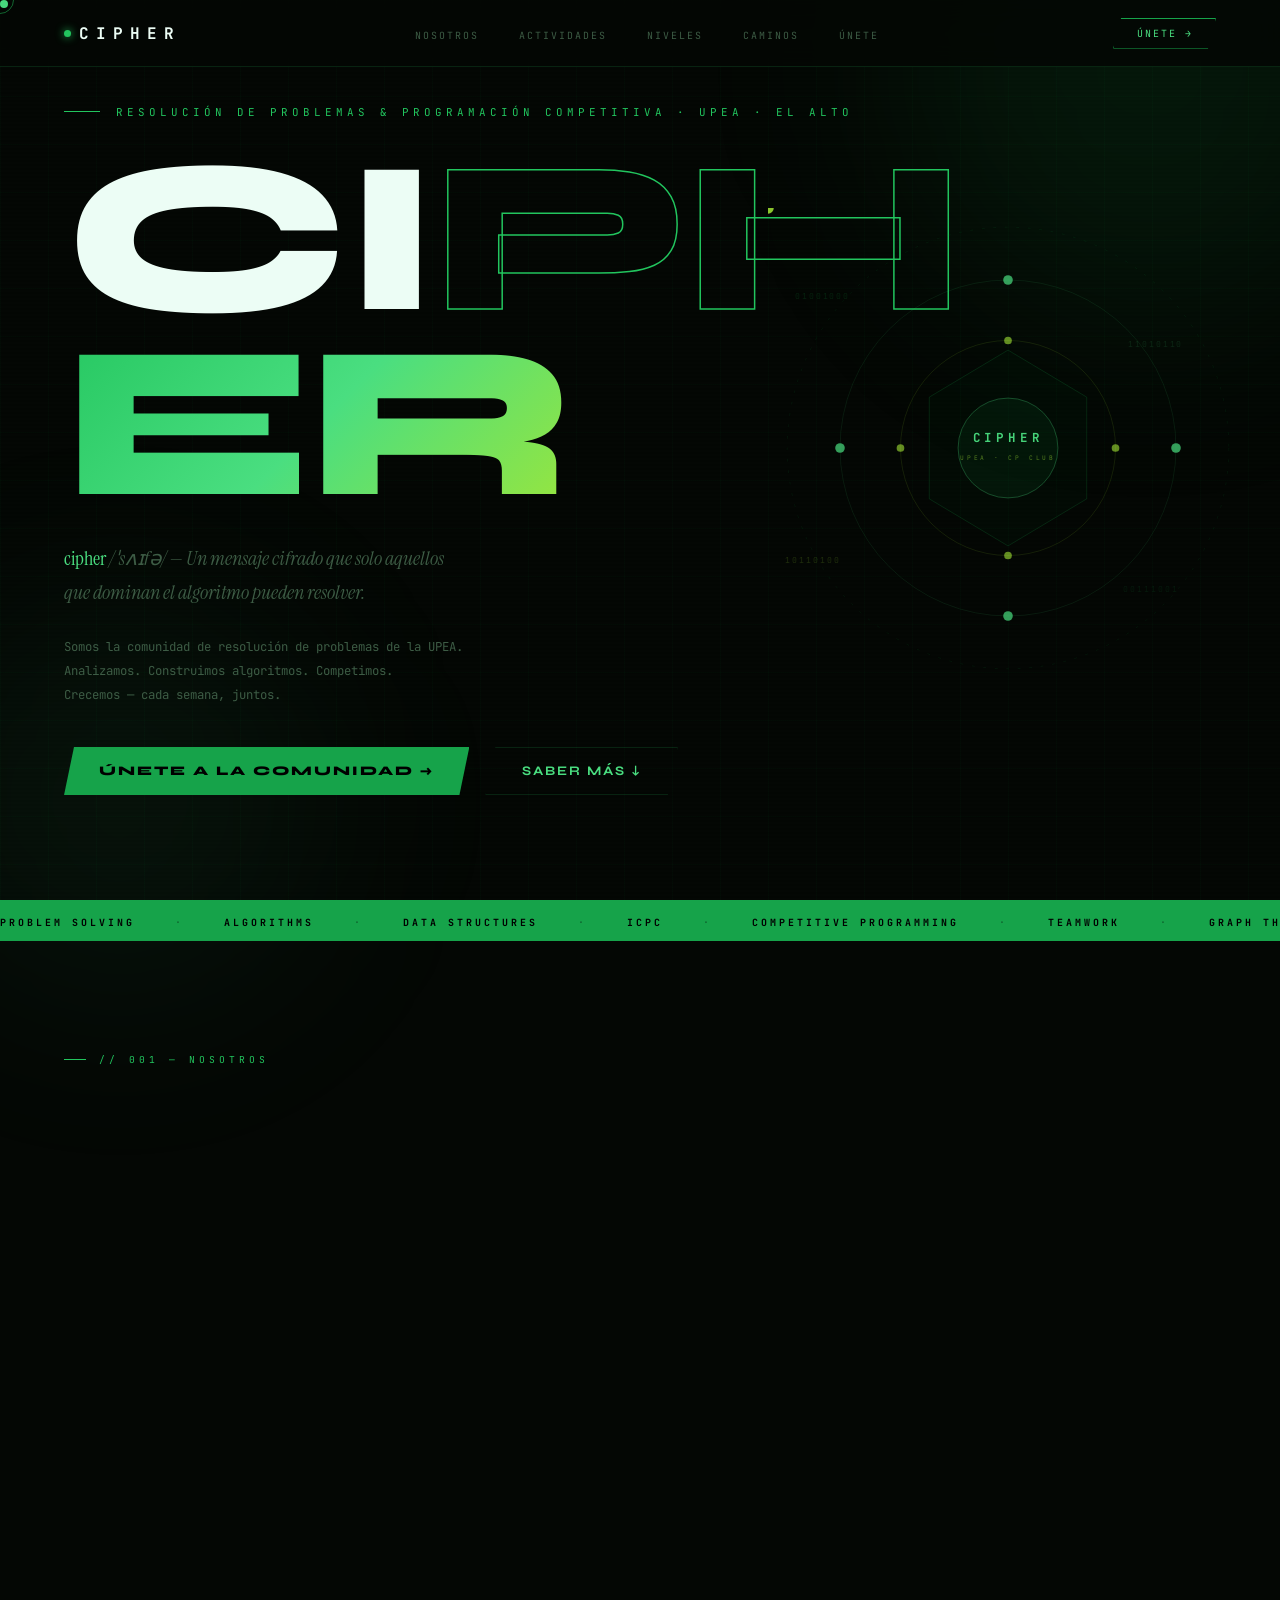
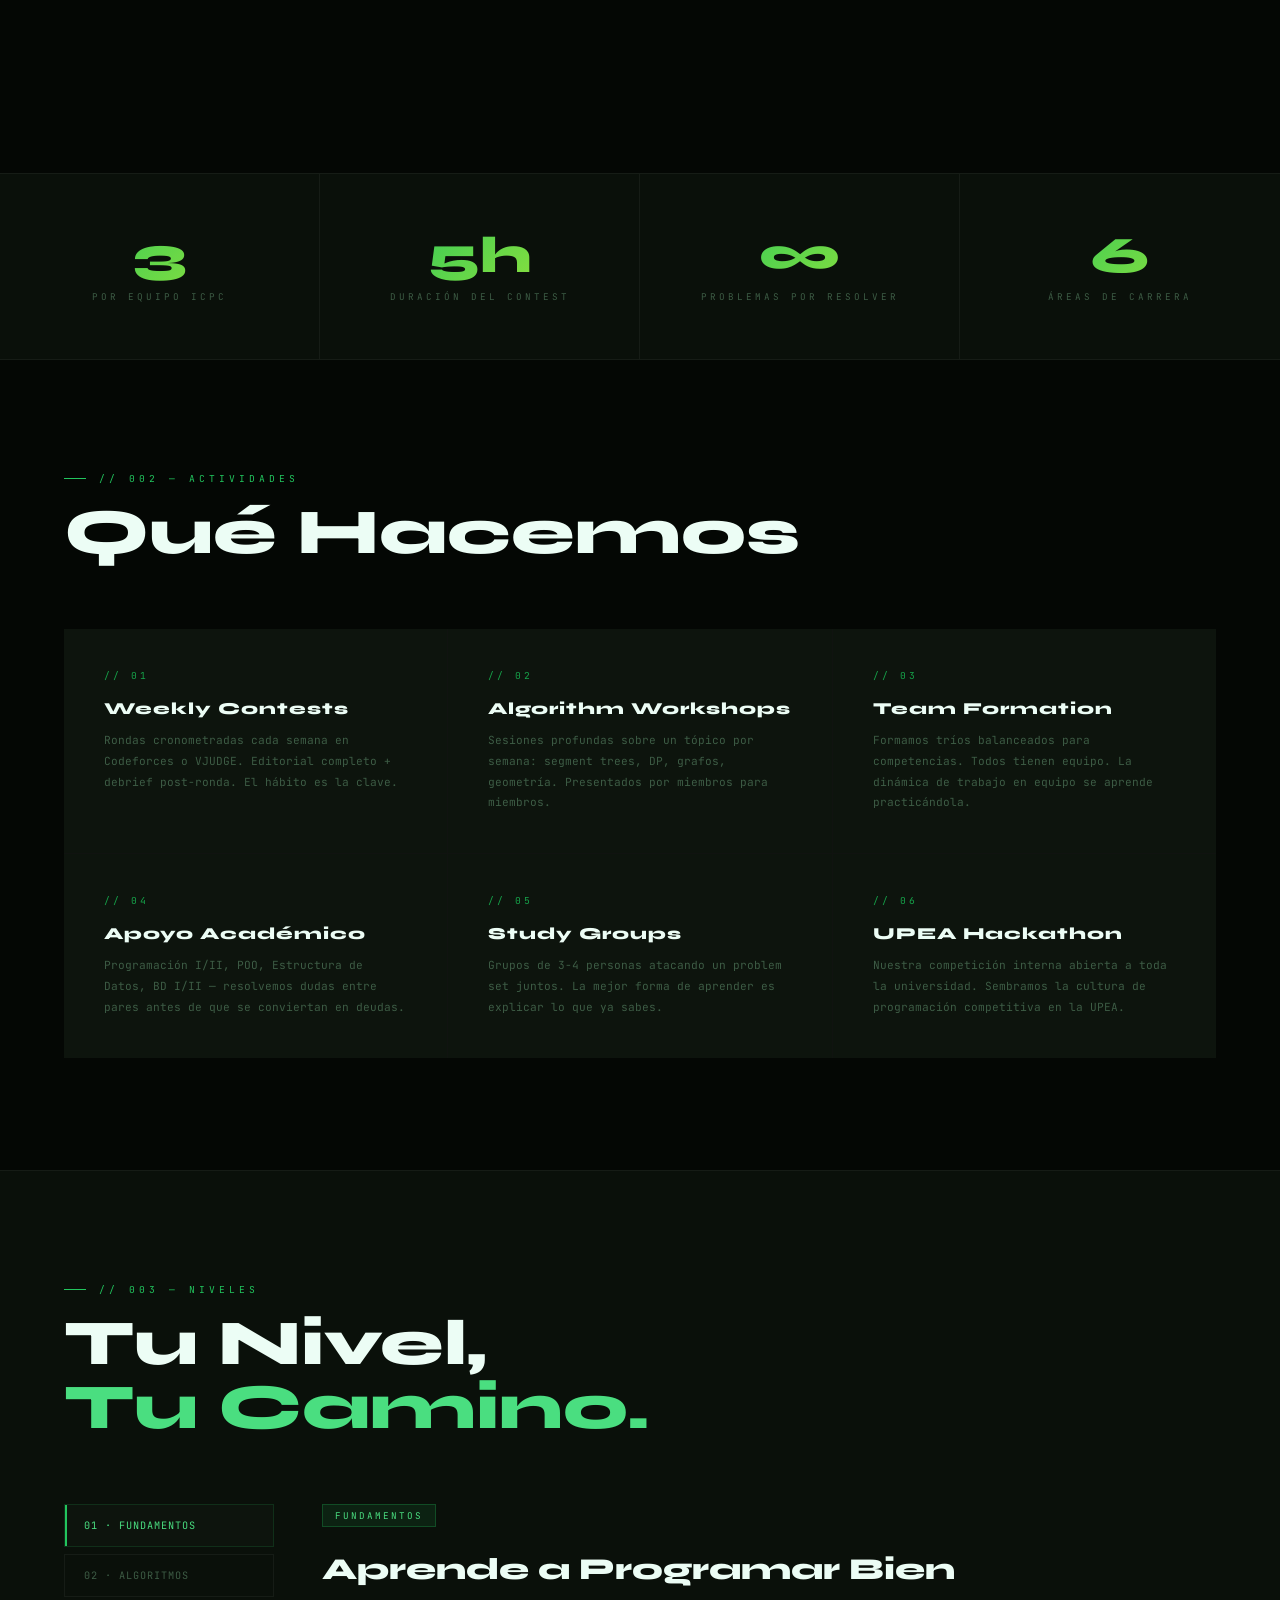
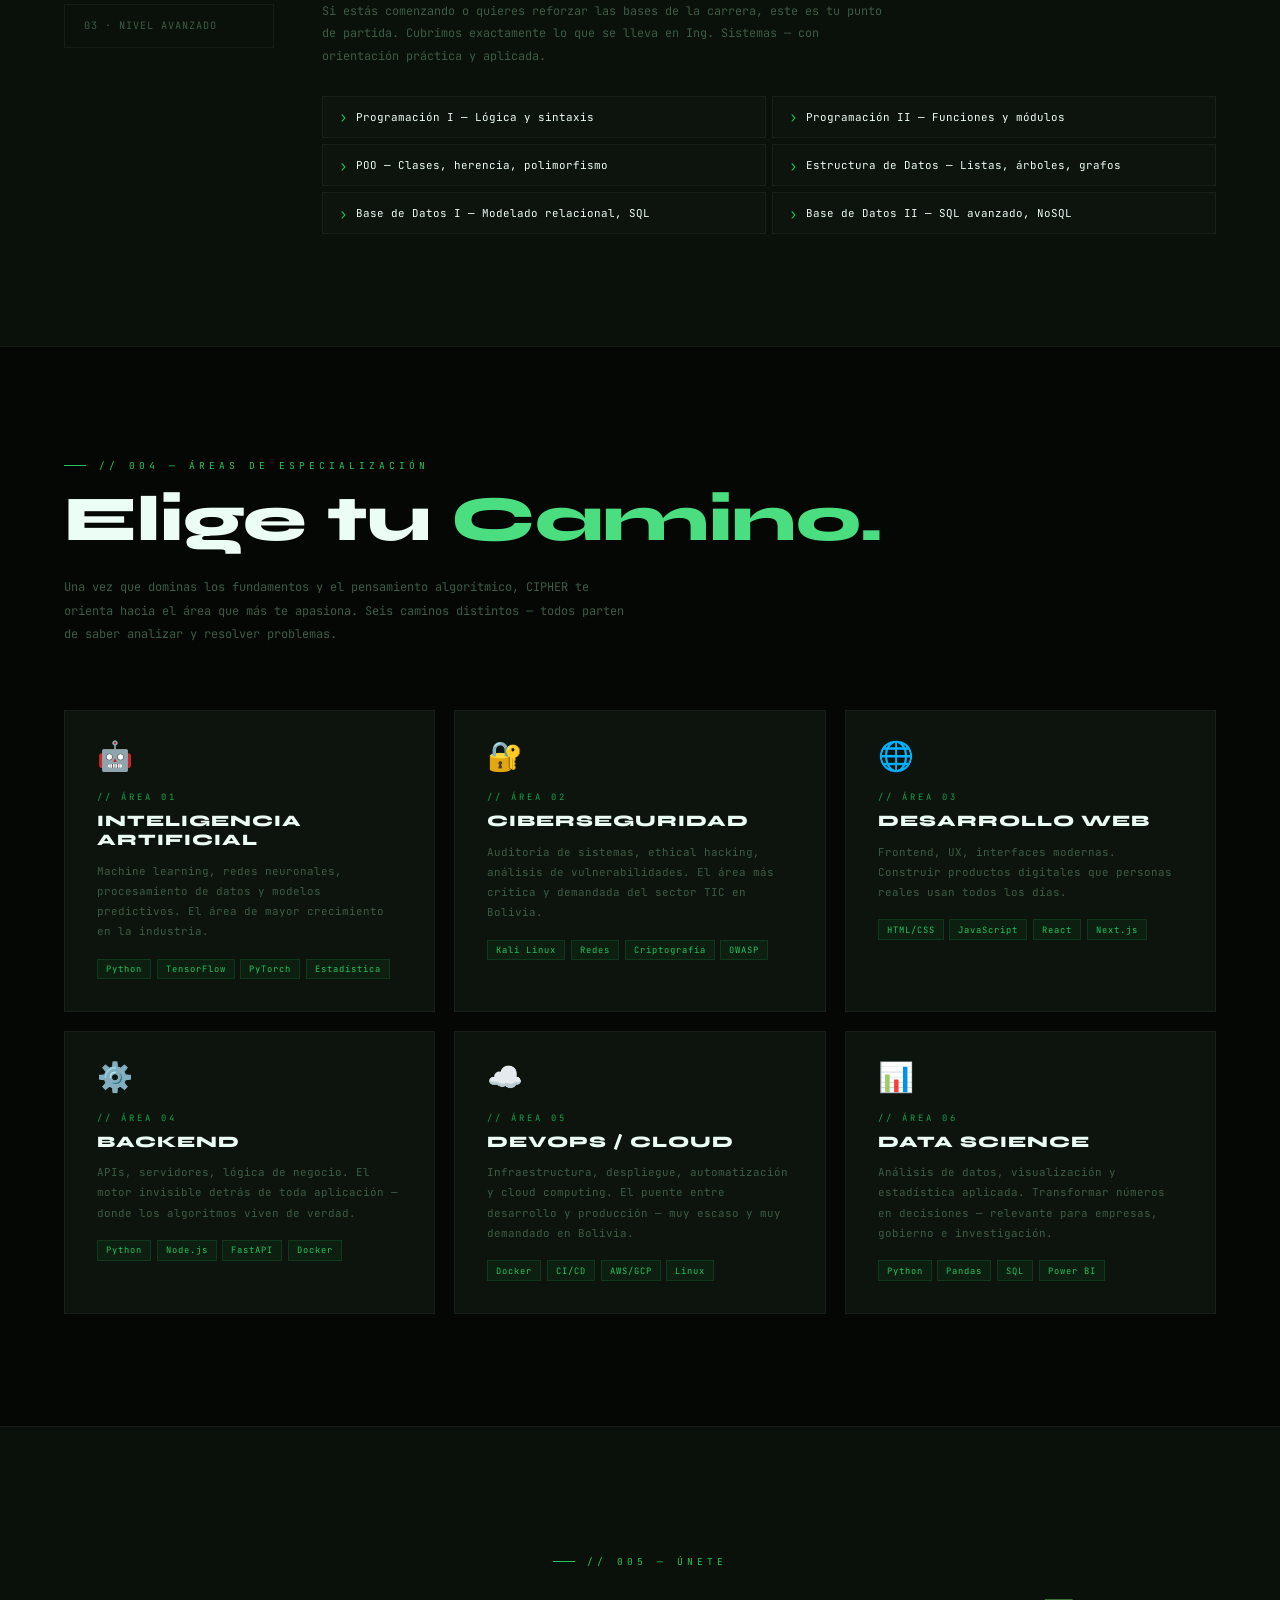
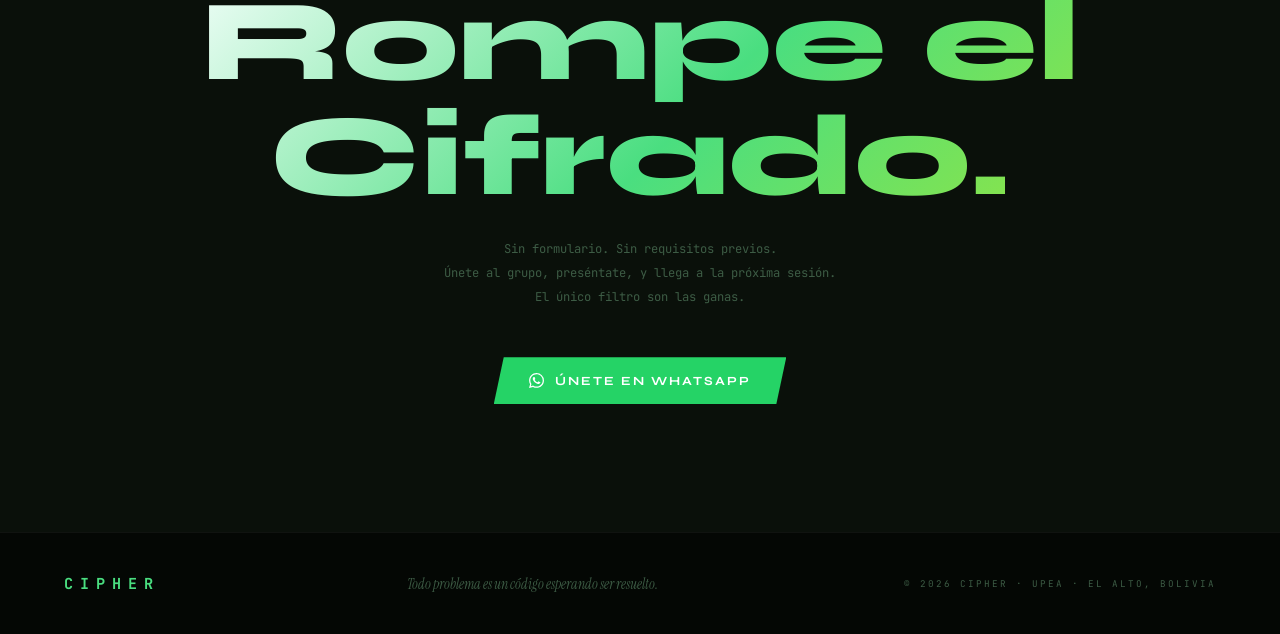
==== index.html @ 8ec5aa2b "primer commit" ====
<!DOCTYPE html>
<html lang="es">
<head>
<meta charset="UTF-8"/>
<meta name="viewport" content="width=device-width, initial-scale=1.0"/>
<title>CIPHER — Comunidad de Programación Competitiva</title>
<link href="https://fonts.googleapis.com/css2?family=Syne:wght@400;700;800&family=JetBrains+Mono:wght@300;400;700&family=Instrument+Serif:ital@0;1&display=swap" rel="stylesheet"/>
<link rel="stylesheet" href="style.css"/>
</head>
<body>

<div id="cur"></div>
<div id="cur-ring"></div>
<div class="blob blob-1"></div>
<div class="blob blob-2"></div>

<!-- ── NAV ── -->
<nav>
  <a href="#" class="nav-logo"><span class="dot"></span>CIPHER</a>
  <ul class="nav-links">
    <li><a href="#about">Nosotros</a></li>
    <li><a href="#activities">Actividades</a></li>
    <li><a href="#tracks">Niveles</a></li>
    <li><a href="#paths">Caminos</a></li>
    <li><a href="#join">Únete</a></li>
  </ul>
  <a href="#join" class="nav-join">Únete →</a>
</nav>

<!-- ── HERO ── -->
<section class="hero" id="home">
  <div class="hero-eyebrow">Resolución de Problemas & Programación Competitiva · UPEA · El Alto</div>
  <h1 class="hero-title">
    <span class="solid">CI</span><span class="hollow">PH</span><br>
    <span class="green">ER</span>
  </h1>
  <p class="hero-meaning">
    <em>cipher</em> /ˈsʌɪfə/ — Un mensaje cifrado que solo aquellos<br>
    que dominan el algoritmo pueden resolver.
  </p>
  <p class="hero-desc">
    Somos la comunidad de resolución de problemas de la UPEA.<br>
    Analizamos. Construimos algoritmos. Competimos.<br>
    Crecemos — cada semana, juntos.
  </p>
  <div class="hero-ctas">
    <a href="#join" class="cta-main">Únete a la Comunidad →</a>
    <a href="#about" class="cta-ghost">Saber más ↓</a>
  </div>
  <div class="hero-visual">
    <svg viewBox="0 0 500 500" fill="none" xmlns="http://www.w3.org/2000/svg">
      <circle cx="250" cy="250" r="230" stroke="rgba(22,163,74,0.1)" stroke-width="1" stroke-dasharray="3 9"
        style="transform-origin:250px 250px;animation:tick 40s linear infinite"/>
      <g style="transform-origin:250px 250px;animation:tick 18s linear infinite">
        <circle cx="250" cy="250" r="175" stroke="rgba(74,222,128,0.1)" stroke-width="1"/>
        <circle cx="250" cy="75"  r="5" fill="rgba(74,222,128,0.7)"/>
        <circle cx="425" cy="250" r="5" fill="rgba(74,222,128,0.7)"/>
        <circle cx="250" cy="425" r="5" fill="rgba(74,222,128,0.7)"/>
        <circle cx="75"  cy="250" r="5" fill="rgba(74,222,128,0.7)"/>
      </g>
      <g style="transform-origin:250px 250px;animation:tick 10s linear infinite reverse">
        <circle cx="250" cy="250" r="112" stroke="rgba(163,230,53,0.12)" stroke-width="1"/>
        <circle cx="250" cy="138" r="4" fill="rgba(163,230,53,0.6)"/>
        <circle cx="362" cy="250" r="4" fill="rgba(163,230,53,0.6)"/>
        <circle cx="250" cy="362" r="4" fill="rgba(163,230,53,0.6)"/>
        <circle cx="138" cy="250" r="4" fill="rgba(163,230,53,0.6)"/>
      </g>
      <polygon points="250,148 332,197 332,303 250,352 168,303 168,197"
        stroke="rgba(22,163,74,0.2)" stroke-width="1" fill="rgba(22,163,74,0.03)"
        style="transform-origin:250px 250px;animation:tick 22s linear infinite"/>
      <circle cx="250" cy="250" r="52"
        stroke="rgba(74,222,128,0.3)" stroke-width="1" fill="rgba(22,163,74,0.07)"
        style="animation:bf 5s ease-in-out infinite"/>
      <text x="250" y="244" text-anchor="middle" font-family="JetBrains Mono" font-size="13" font-weight="700" fill="rgba(74,222,128,0.95)" letter-spacing="5">CIPHER</text>
      <text x="250" y="262" text-anchor="middle" font-family="JetBrains Mono" font-size="6.5" fill="rgba(163,230,53,0.5)" letter-spacing="3">UPEA · CP CLUB</text>
      <circle r="6" fill="rgba(163,230,53,0.85)">
        <animateMotion dur="7s" repeatCount="indefinite"><mpath href="#orb"/></animateMotion>
      </circle>
      <circle id="orb" cx="250" cy="250" r="175" fill="none"/>
      <text x="28"  y="95"  font-family="JetBrains Mono" font-size="8.5" fill="rgba(22,163,74,0.18)"  letter-spacing="2">01001000</text>
      <text x="375" y="145" font-family="JetBrains Mono" font-size="8.5" fill="rgba(74,222,128,0.13)" letter-spacing="2">11010110</text>
      <text x="18"  y="370" font-family="JetBrains Mono" font-size="8.5" fill="rgba(163,230,53,0.18)" letter-spacing="2">10110100</text>
      <text x="370" y="400" font-family="JetBrains Mono" font-size="8.5" fill="rgba(22,163,74,0.13)"  letter-spacing="2">00111001</text>
    </svg>
  </div>
</section>

<!-- ── TICKER ── -->
<div class="ticker">
  <div class="ticker-inner">
    <span>Problem Solving</span><span class="sep">·</span>
    <span>Algorithms</span><span class="sep">·</span>
    <span>Data Structures</span><span class="sep">·</span>
    <span>ICPC</span><span class="sep">·</span>
    <span>Competitive Programming</span><span class="sep">·</span>
    <span>Teamwork</span><span class="sep">·</span>
    <span>Graph Theory</span><span class="sep">·</span>
    <span>Dynamic Programming</span><span class="sep">·</span>
    <span>Codeforces</span><span class="sep">·</span>
    <span>UPEA · El Alto</span><span class="sep">·</span>
    <span>Problem Solving</span><span class="sep">·</span>
    <span>Algorithms</span><span class="sep">·</span>
    <span>Data Structures</span><span class="sep">·</span>
    <span>ICPC</span><span class="sep">·</span>
    <span>Competitive Programming</span><span class="sep">·</span>
    <span>Teamwork</span><span class="sep">·</span>
    <span>Graph Theory</span><span class="sep">·</span>
    <span>Dynamic Programming</span><span class="sep">·</span>
    <span>Codeforces</span><span class="sep">·</span>
    <span>UPEA · El Alto</span><span class="sep">·</span>
  </div>
</div>

<!-- ── ABOUT ── -->
<section id="about">
  <div class="label">// 001 — Nosotros</div>
  <h2 class="big-title reveal">Desciframos<br><span class="accent">Problemas Difíciles.</span></h2>
  <p class="reveal section-desc" style="transition-delay:.1s">
    CIPHER nació del primer equipo ICPC de la UPEA. Vimos que nuestra universidad no tenía una comunidad de programación — así que la construimos nosotros.
    Abierta a todos. Impulsada por la curiosidad, los algoritmos, y la satisfacción de resolver lo que parecía imposible.
  </p>
  <div class="pillars reveal" style="transition-delay:.2s">
    <div class="pillar">
      <span class="pillar-icon">{ }</span>
      <h3>Algorithms</h3>
      <p>Estudiamos las estructuras y técnicas que potencian la resolución real de problemas: grafos, árboles, DP, búsqueda, optimización.</p>
    </div>
    <div class="pillar">
      <span class="pillar-icon">⚡</span>
      <h3>Competition</h3>
      <p>Contests semanales, entrenamiento ICPC, rondas virtuales. Competimos para mejorar — cada semana, sin excusas, con o sin recursos.</p>
    </div>
    <div class="pillar">
      <span class="pillar-icon">△</span>
      <h3>Team Spirit</h3>
      <p>Formamos equipos reales, compartimos estrategias y nos empujamos mutuamente. Solo vas rápido, juntos llegas más lejos.</p>
    </div>
  </div>
</section>

<!-- ── STATS ── -->
<div class="stat-row">
  <div class="stat-cell reveal"><span class="stat-num">3</span><span class="stat-lbl">Por equipo ICPC</span></div>
  <div class="stat-cell reveal" style="transition-delay:.1s"><span class="stat-num">5h</span><span class="stat-lbl">Duración del Contest</span></div>
  <div class="stat-cell reveal" style="transition-delay:.2s"><span class="stat-num">∞</span><span class="stat-lbl">Problemas por Resolver</span></div>
  <div class="stat-cell reveal" style="transition-delay:.3s"><span class="stat-num">6</span><span class="stat-lbl">Áreas de Carrera</span></div>
</div>

<!-- ── ACTIVITIES ── -->
<section id="activities">
  <div class="label">// 002 — Actividades</div>
  <h2 class="big-title reveal">Qué Hacemos</h2>
  <div class="act-grid reveal" style="transition-delay:.15s">
    <div class="act-card">
      <span class="act-num">// 01</span>
      <h3>Weekly Contests</h3>
      <p>Rondas cronometradas cada semana en Codeforces o VJUDGE. Editorial completo + debrief post-ronda. El hábito es la clave.</p>
    </div>
    <div class="act-card">
      <span class="act-num">// 02</span>
      <h3>Algorithm Workshops</h3>
      <p>Sesiones profundas sobre un tópico por semana: segment trees, DP, grafos, geometría. Presentados por miembros para miembros.</p>
    </div>
    <div class="act-card">
      <span class="act-num">// 03</span>
      <h3>Team Formation</h3>
      <p>Formamos tríos balanceados para competencias. Todos tienen equipo. La dinámica de trabajo en equipo se aprende practicándola.</p>
    </div>
    <div class="act-card">
      <span class="act-num">// 04</span>
      <h3>Apoyo Académico</h3>
      <p>Programación I/II, POO, Estructura de Datos, BD I/II — resolvemos dudas entre pares antes de que se conviertan en deudas.</p>
    </div>
    <div class="act-card">
      <span class="act-num">// 05</span>
      <h3>Study Groups</h3>
      <p>Grupos de 3-4 personas atacando un problem set juntos. La mejor forma de aprender es explicar lo que ya sabes.</p>
    </div>
    <div class="act-card">
      <span class="act-num">// 06</span>
      <h3>UPEA Hackathon</h3>
      <p>Nuestra competición interna abierta a toda la universidad. Sembramos la cultura de programación competitiva en la UPEA.</p>
    </div>
  </div>
</section>

<!-- ── TRACKS ── -->
<section id="tracks" class="tracks-section">
  <div class="label">// 003 — Niveles</div>
  <h2 class="big-title reveal">Tu Nivel,<br><span class="accent">Tu Camino.</span></h2>
  <div class="tracks-layout reveal" style="transition-delay:.15s">
    <div class="track-nav">
      <button class="track-btn active" onclick="sw('f',this)">01 · Fundamentos</button>
      <button class="track-btn" onclick="sw('a',this)">02 · Algoritmos</button>
      <button class="track-btn" onclick="sw('s',this)">03 · Nivel Avanzado</button>
    </div>
    <div>
      <div class="track-panel active" id="track-f">
        <span class="track-badge badge-f">Fundamentos</span>
        <h3>Aprende a Programar Bien</h3>
        <p>Si estás comenzando o quieres reforzar las bases de la carrera, este es tu punto de partida. Cubrimos exactamente lo que se lleva en Ing. Sistemas — con orientación práctica y aplicada.</p>
        <div class="topic-grid">
          <div class="topic">Programación I — Lógica y sintaxis</div>
          <div class="topic">Programación II — Funciones y módulos</div>
          <div class="topic">POO — Clases, herencia, polimorfismo</div>
          <div class="topic">Estructura de Datos — Listas, árboles, grafos</div>
          <div class="topic">Base de Datos I — Modelado relacional, SQL</div>
          <div class="topic">Base de Datos II — SQL avanzado, NoSQL</div>
        </div>
      </div>
      <div class="track-panel" id="track-a">
        <span class="track-badge badge-a">Algoritmos</span>
        <h3>Pensamiento Algorítmico</h3>
        <p>Ya dominas la programación. Ahora entrenamos la parte más importante: cómo analizar un problema, diseñar una solución eficiente y razonar sobre su complejidad.</p>
        <div class="topic-grid">
          <div class="topic">Análisis de complejidad — Big O</div>
          <div class="topic">Búsqueda y Ordenamiento avanzado</div>
          <div class="topic">Recursión y Divide & Conquer</div>
          <div class="topic">Programación Dinámica (DP)</div>
          <div class="topic">Grafos — BFS, DFS, Dijkstra, Floyd</div>
          <div class="topic">Greedy Algorithms & correctness proofs</div>
        </div>
      </div>
      <div class="track-panel" id="track-s">
        <span class="track-badge badge-s">Nivel Avanzado</span>
        <h3>Competencia de Verdad</h3>
        <p>Para quienes apuntan a contests serios y al ICPC. Tópicos avanzados, presión de tiempo real, análisis post-contest. Aquí se separan los que resuelven de los que solo intentan.</p>
        <div class="topic-grid">
          <div class="topic">Segment Trees & Fenwick Trees</div>
          <div class="topic">DP Avanzado — Bitmask, Knapsack, SOS</div>
          <div class="topic">Network Flow & Matching</div>
          <div class="topic">Geometría Computacional</div>
          <div class="topic">String Algorithms — KMP, Suffix Array</div>
          <div class="topic">Mock Contests ICPC-style (5h, equipo)</div>
        </div>
      </div>
    </div>
  </div>
</section>

<!-- ── PATHS ── -->
<section id="paths">
  <div class="label">// 004 — Áreas de Especialización</div>
  <h2 class="big-title reveal">Elige tu <span class="accent">Camino.</span></h2>
  <p class="reveal section-desc" style="transition-delay:.1s">
    Una vez que dominas los fundamentos y el pensamiento algorítmico, CIPHER te orienta hacia el área que más te apasiona.
    Seis caminos distintos — todos parten de saber analizar y resolver problemas.
  </p>
  <div class="paths-grid reveal" style="transition-delay:.2s">

    <div class="path-card">
      <span class="path-icon">🤖</span>
      <span class="path-tag">// Área 01</span>
      <h3>Inteligencia Artificial</h3>
      <p>Machine learning, redes neuronales, procesamiento de datos y modelos predictivos. El área de mayor crecimiento en la industria.</p>
      <div class="path-tools">
        <span class="ptag">Python</span><span class="ptag">TensorFlow</span><span class="ptag">PyTorch</span><span class="ptag">Estadística</span>
      </div>
    </div>

    <div class="path-card">
      <span class="path-icon">🔐</span>
      <span class="path-tag">// Área 02</span>
      <h3>Ciberseguridad</h3>
      <p>Auditoría de sistemas, ethical hacking, análisis de vulnerabilidades. El área más crítica y demandada del sector TIC en Bolivia.</p>
      <div class="path-tools">
        <span class="ptag">Kali Linux</span><span class="ptag">Redes</span><span class="ptag">Criptografía</span><span class="ptag">OWASP</span>
      </div>
    </div>

    <div class="path-card">
      <span class="path-icon">🌐</span>
      <span class="path-tag">// Área 03</span>
      <h3>Desarrollo Web</h3>
      <p>Frontend, UX, interfaces modernas. Construir productos digitales que personas reales usan todos los días.</p>
      <div class="path-tools">
        <span class="ptag">HTML/CSS</span><span class="ptag">JavaScript</span><span class="ptag">React</span><span class="ptag">Next.js</span>
      </div>
    </div>

    <div class="path-card">
      <span class="path-icon">⚙️</span>
      <span class="path-tag">// Área 04</span>
      <h3>Backend</h3>
      <p>APIs, servidores, lógica de negocio. El motor invisible detrás de toda aplicación — donde los algoritmos viven de verdad.</p>
      <div class="path-tools">
        <span class="ptag">Python</span><span class="ptag">Node.js</span><span class="ptag">FastAPI</span><span class="ptag">Docker</span>
      </div>
    </div>

    <div class="path-card">
      <span class="path-icon">☁️</span>
      <span class="path-tag">// Área 05</span>
      <h3>DevOps / Cloud</h3>
      <p>Infraestructura, despliegue, automatización y cloud computing. El puente entre desarrollo y producción — muy escaso y muy demandado en Bolivia.</p>
      <div class="path-tools">
        <span class="ptag">Docker</span><span class="ptag">CI/CD</span><span class="ptag">AWS/GCP</span><span class="ptag">Linux</span>
      </div>
    </div>

    <div class="path-card">
      <span class="path-icon">📊</span>
      <span class="path-tag">// Área 06</span>
      <h3>Data Science</h3>
      <p>Análisis de datos, visualización y estadística aplicada. Transformar números en decisiones — relevante para empresas, gobierno e investigación.</p>
      <div class="path-tools">
        <span class="ptag">Python</span><span class="ptag">Pandas</span><span class="ptag">SQL</span><span class="ptag">Power BI</span>
      </div>
    </div>

  </div>
</section>

<!-- ── JOIN ── -->
<section class="join-section" id="join">
  <div class="label" style="justify-content:center">// 005 — Únete</div>
  <h2 class="big-title">Rompe el<br>Cifrado.</h2>
  <p class="join-sub">
    Sin formulario. Sin requisitos previos.<br>
    Únete al grupo, preséntate, y llega a la próxima sesión.<br>
    El único filtro son las ganas.
  </p>
  <div class="join-btns">
    <!-- <a href="#" class="btn-tg">
      <svg width="15" height="15" viewBox="0 0 24 24" fill="currentColor"><path d="M12 0C5.373 0 0 5.373 0 12s5.373 12 12 12 12-5.373 12-12S18.627 0 12 0zm5.562 8.248l-2.032 9.566c-.148.658-.537.818-1.084.508l-3-2.21-1.447 1.394c-.16.16-.295.295-.605.295l.213-3.053 5.56-5.023c.242-.213-.054-.333-.373-.12l-6.871 4.326-2.962-.924c-.643-.204-.657-.643.136-.953l11.57-4.461c.537-.194 1.006.131.895.655z"/></svg>
      Únete en Telegram
    </a> -->
    <a href="https://chat.whatsapp.com/BvZCgVYfR6aAK3OOGWiPiY" class="btn-wa" target="_blank">
      <svg width="15" height="15" viewBox="0 0 24 24" fill="currentColor"><path d="M17.472 14.382c-.297-.149-1.758-.867-2.03-.967-.273-.099-.471-.148-.67.15-.197.297-.767.966-.94 1.164-.173.199-.347.223-.644.075-.297-.15-1.255-.463-2.39-1.475-.883-.788-1.48-1.761-1.653-2.059-.173-.297-.018-.458.13-.606.134-.133.298-.347.446-.52.149-.174.198-.298.298-.497.099-.198.05-.371-.025-.52-.075-.149-.669-1.612-.916-2.207-.242-.579-.487-.5-.669-.51-.173-.008-.371-.01-.57-.01-.198 0-.52.074-.792.372-.272.297-1.04 1.016-1.04 2.479 0 1.462 1.065 2.875 1.213 3.074.149.198 2.096 3.2 5.077 4.487.709.306 1.262.489 1.694.625.712.227 1.36.195 1.871.118.571-.085 1.758-.719 2.006-1.413.248-.694.248-1.289.173-1.413-.074-.124-.272-.198-.57-.347m-5.421 7.403h-.004a9.87 9.87 0 01-5.031-1.378l-.361-.214-3.741.982.998-3.648-.235-.374a9.86 9.86 0 01-1.51-5.26c.001-5.45 4.436-9.884 9.888-9.884 2.64 0 5.122 1.03 6.988 2.898a9.825 9.825 0 012.893 6.994c-.003 5.45-4.437 9.884-9.885 9.884m8.413-18.297A11.815 11.815 0 0012.05 0C5.495 0 .16 5.335.157 11.892c0 2.096.547 4.142 1.588 5.945L.057 24l6.305-1.654a11.882 11.882 0 005.683 1.448h.005c6.554 0 11.89-5.335 11.893-11.893a11.821 11.821 0 00-3.48-8.413z"/></svg>
      Únete en WhatsApp
    </a>
  </div>
</section>

<!-- ── FOOTER ── -->
<footer>
  <div class="foot-logo">CIPHER</div>
  <div class="foot-tagline">Todo problema es un código esperando ser resuelto.</div>
  <div class="foot-copy">© 2026 CIPHER · UPEA · El Alto, Bolivia</div>
</footer>

<script src="main.js"></script>
</body>
</html>
---- style.css ----
:root{
  --bg:#040704;--bg2:#070c07;--surface:#0a100a;--card:#0d140d;--card2:#111a11;
  --g1:#16a34a;--g2:#22c55e;--g3:#4ade80;--glow:#86efac;--lime:#a3e635;
  --dim:#166534;--text:#ecfdf5;--muted:#3d5c45;
  --border:rgba(34,197,94,0.15);--border2:rgba(255,255,255,0.05);
}
*,*::before,*::after{box-sizing:border-box;margin:0;padding:0;}
html{scroll-behavior:smooth;}
body{background:var(--bg);color:var(--text);font-family:'Syne',sans-serif;overflow-x:hidden;cursor:none;}

/* CURSOR */
#cur{width:8px;height:8px;background:var(--g3);border-radius:50%;position:fixed;top:0;left:0;pointer-events:none;z-index:9999;mix-blend-mode:difference;}
#cur-ring{width:28px;height:28px;border:1px solid var(--g2);border-radius:50%;position:fixed;top:0;left:0;pointer-events:none;z-index:9998;opacity:.5;}

/* SCANLINES */
body::before{content:'';position:fixed;inset:0;background-image:repeating-linear-gradient(0deg,transparent,transparent 2px,rgba(0,0,0,.025) 2px,rgba(0,0,0,.025) 4px);pointer-events:none;z-index:1;}

/* GRID */
body::after{content:'';position:fixed;inset:0;background-image:linear-gradient(rgba(22,163,74,0.035) 1px,transparent 1px),linear-gradient(90deg,rgba(22,163,74,0.035) 1px,transparent 1px);background-size:48px 48px;pointer-events:none;z-index:0;}

/* BLOBS */
.blob{position:fixed;border-radius:50%;filter:blur(100px);pointer-events:none;z-index:0;will-change:transform;}
.blob-1{width:500px;height:500px;background:rgba(22,163,74,0.1);top:-180px;right:-120px;animation:bf 20s ease-in-out infinite;}
.blob-2{width:400px;height:400px;background:rgba(74,222,128,0.06);bottom:-100px;left:-80px;animation:bf 26s ease-in-out infinite reverse;}
@keyframes bf{0%,100%{transform:translate(0,0);}50%{transform:translate(20px,-28px);}}

/* NAV */
nav{position:fixed;top:0;left:0;right:0;z-index:200;display:flex;justify-content:space-between;align-items:center;padding:1.1rem 4rem;background:rgba(4,7,4,0.88);backdrop-filter:blur(14px);border-bottom:1px solid var(--border);}
.nav-logo{font-family:'JetBrains Mono',monospace;font-size:1rem;font-weight:700;letter-spacing:7px;text-decoration:none;color:var(--text);display:flex;align-items:center;gap:.5rem;}
.dot{width:7px;height:7px;background:var(--g2);border-radius:50%;box-shadow:0 0 8px var(--g2);animation:px 2s ease-in-out infinite;}
@keyframes px{0%,100%{opacity:1;box-shadow:0 0 8px var(--g2);}50%{opacity:.4;box-shadow:0 0 2px var(--g2);}}
.nav-links{display:flex;gap:2.5rem;list-style:none;}
.nav-links a{font-family:'JetBrains Mono',monospace;font-size:.62rem;letter-spacing:2px;color:var(--muted);text-decoration:none;text-transform:uppercase;transition:color .2s;}
.nav-links a:hover{color:var(--g3);}
.nav-join{font-family:'JetBrains Mono',monospace;font-size:.62rem;letter-spacing:2px;text-transform:uppercase;padding:.5rem 1.4rem;border:1px solid var(--g1);color:var(--g3);background:transparent;text-decoration:none;position:relative;overflow:hidden;transition:color .25s;clip-path:polygon(8px 0%,100% 0%,calc(100% - 8px) 100%,0% 100%);}
.nav-join::before{content:'';position:absolute;inset:0;background:var(--g1);transform:translateX(-101%);transition:transform .3s ease;z-index:-1;}
.nav-join:hover{color:#000;}.nav-join:hover::before{transform:translateX(0);}

/* HERO */
.hero{position:relative;min-height:100vh;display:flex;flex-direction:column;justify-content:center;padding:0 4rem;overflow:hidden;z-index:2;}
.hero-eyebrow{font-family:'JetBrains Mono',monospace;font-size:.68rem;letter-spacing:4px;color:var(--g2);text-transform:uppercase;margin-bottom:1.8rem;opacity:0;animation:su .6s forwards .2s;display:flex;align-items:center;gap:1rem;}
.hero-eyebrow::before{content:'';display:block;width:36px;height:1px;background:var(--g2);}
.hero-title{font-size:clamp(5.5rem,17vw,17rem);font-weight:800;line-height:.85;letter-spacing:-4px;opacity:0;animation:su .8s forwards .35s;}
.hero-title .solid{color:var(--text);}
.hero-title .hollow{-webkit-text-stroke:1.5px var(--g2);color:transparent;}
.hero-title .green{background:linear-gradient(135deg,var(--g2) 0%,var(--g3) 50%,var(--lime) 100%);-webkit-background-clip:text;-webkit-text-fill-color:transparent;}
.hero-meaning{font-family:'Instrument Serif',serif;font-style:italic;font-size:clamp(.9rem,1.8vw,1.25rem);color:var(--muted);margin-top:1.5rem;max-width:480px;line-height:1.7;opacity:0;animation:su .7s forwards .55s;}
.hero-meaning em{color:var(--g3);font-style:normal;}
.hero-desc{font-family:'JetBrains Mono',monospace;font-size:.77rem;line-height:1.95;color:var(--muted);max-width:460px;margin-top:1.6rem;opacity:0;animation:su .7s forwards .7s;}
.hero-ctas{display:flex;gap:1rem;margin-top:2.5rem;opacity:0;animation:su .7s forwards .85s;flex-wrap:wrap;}
.cta-main{display:inline-flex;align-items:center;gap:.7rem;padding:.95rem 2.2rem;background:var(--g1);color:#000;font-family:'Syne',sans-serif;font-size:.82rem;font-weight:800;letter-spacing:2px;text-transform:uppercase;text-decoration:none;clip-path:polygon(10px 0%,100% 0%,calc(100% - 10px) 100%,0% 100%);transition:background .2s,box-shadow .2s;}
.cta-main:hover{background:var(--g3);box-shadow:0 0 24px rgba(74,222,128,0.3);}
.cta-ghost{display:inline-flex;align-items:center;gap:.7rem;padding:.95rem 2.2rem;border:1px solid var(--border);color:var(--g3);font-family:'Syne',sans-serif;font-size:.82rem;font-weight:700;letter-spacing:2px;text-transform:uppercase;text-decoration:none;clip-path:polygon(10px 0%,100% 0%,calc(100% - 10px) 100%,0% 100%);transition:border-color .2s,background .2s;}
.cta-ghost:hover{border-color:var(--g2);background:rgba(22,163,74,0.08);}
.hero-visual{position:absolute;right:2rem;top:50%;transform:translateY(-50%);width:min(480px,42vw);pointer-events:none;opacity:0;animation:fi 1.4s forwards 1s;}

/* TICKER */
.ticker{position:relative;z-index:3;overflow:hidden;padding:.7rem 0;background:var(--g1);}
.ticker-inner{display:inline-flex;gap:2.5rem;animation:tick 28s linear infinite;white-space:nowrap;}
.ticker-inner span{font-family:'JetBrains Mono',monospace;font-size:.62rem;letter-spacing:3px;text-transform:uppercase;color:#000;font-weight:700;}
.ticker-inner .sep{opacity:.35;}
@keyframes tick{0%{transform:translateX(0)}100%{transform:translateX(-50%)}}

/* SECTIONS */
section{position:relative;z-index:2;padding:7rem 4rem;}
.label{font-family:'JetBrains Mono',monospace;font-size:.6rem;letter-spacing:4px;color:var(--g2);text-transform:uppercase;margin-bottom:1rem;display:flex;align-items:center;gap:.8rem;}
.label::before{content:'';display:block;width:22px;height:1px;background:var(--g2);}
.big-title{font-size:clamp(2.2rem,5vw,4.5rem);font-weight:800;line-height:1;margin-bottom:1.5rem;}
.big-title .accent{color:var(--g3);}
.section-desc{font-family:'JetBrains Mono',monospace;font-size:.75rem;color:var(--muted);max-width:560px;line-height:1.95;}

/* PILLARS */
.pillars{display:grid;grid-template-columns:repeat(3,1fr);gap:1px;background:var(--border2);margin-top:4rem;}
.pillar{background:var(--card);padding:2.8rem 2.5rem;position:relative;overflow:hidden;transition:background .3s;}
.pillar::after{content:'';position:absolute;top:0;left:0;right:0;height:2px;background:linear-gradient(90deg,var(--g1),var(--lime));transform:scaleX(0);transform-origin:left;transition:transform .45s;}
.pillar:hover{background:var(--card2);}.pillar:hover::after{transform:scaleX(1);}
.pillar-icon{font-family:'JetBrains Mono',monospace;font-size:1.8rem;color:var(--g2);margin-bottom:1.5rem;display:block;opacity:.6;transition:opacity .3s;}
.pillar:hover .pillar-icon{opacity:1;}
.pillar h3{font-size:1.1rem;font-weight:800;letter-spacing:2px;text-transform:uppercase;margin-bottom:.8rem;}
.pillar p{font-family:'JetBrains Mono',monospace;font-size:.71rem;color:var(--muted);line-height:1.85;}

/* STATS */
.stat-row{display:grid;grid-template-columns:repeat(4,1fr);background:var(--surface);border-top:1px solid var(--border2);border-bottom:1px solid var(--border2);position:relative;z-index:2;}
.stat-cell{padding:3.5rem 2rem;text-align:center;border-right:1px solid var(--border2);}
.stat-cell:last-child{border-right:none;}
.stat-num{font-size:3.2rem;font-weight:800;background:linear-gradient(135deg,var(--g2),var(--lime));-webkit-background-clip:text;-webkit-text-fill-color:transparent;display:block;line-height:1;}
.stat-lbl{font-family:'JetBrains Mono',monospace;font-size:.58rem;letter-spacing:3px;color:var(--muted);text-transform:uppercase;margin-top:.6rem;display:block;}

/* ACTIVITIES */
.act-grid{display:grid;grid-template-columns:repeat(3,1fr);gap:1px;background:var(--border2);margin-top:4rem;}
.act-card{background:var(--card);padding:2.5rem;transition:background .25s;position:relative;overflow:hidden;}
.act-card::before{content:'';position:absolute;bottom:0;left:0;right:0;height:1px;background:linear-gradient(90deg,transparent,var(--g2),transparent);transform:scaleX(0);transition:transform .4s;}
.act-card:hover{background:var(--card2);}.act-card:hover::before{transform:scaleX(1);}
.act-num{font-family:'JetBrains Mono',monospace;font-size:.6rem;letter-spacing:3px;color:var(--g1);margin-bottom:1rem;display:block;}
.act-card h3{font-size:1.05rem;font-weight:800;letter-spacing:1px;margin-bottom:.7rem;}
.act-card p{font-family:'JetBrains Mono',monospace;font-size:.7rem;color:var(--muted);line-height:1.85;}

/* TRACKS */
.tracks-section{background:var(--surface);border-top:1px solid var(--border2);border-bottom:1px solid var(--border2);}
.tracks-layout{display:grid;grid-template-columns:210px 1fr;gap:3rem;margin-top:4rem;align-items:start;}
.track-nav{display:flex;flex-direction:column;gap:.4rem;}
.track-btn{font-family:'JetBrains Mono',monospace;font-size:.64rem;letter-spacing:1px;text-transform:uppercase;padding:.9rem 1.2rem;background:transparent;border:1px solid var(--border2);color:var(--muted);cursor:pointer;text-align:left;transition:all .2s;position:relative;overflow:hidden;}
.track-btn::before{content:'';position:absolute;left:0;top:0;bottom:0;width:2px;background:var(--g2);transform:scaleY(0);transition:transform .2s;}
.track-btn.active{background:var(--card);color:var(--g3);border-color:var(--border);}
.track-btn.active::before{transform:scaleY(1);}
.track-btn:hover:not(.active){color:var(--text);background:rgba(22,163,74,0.05);}
.track-panel{display:none;}
.track-panel.active{display:block;animation:fi .3s ease;}
.track-badge{display:inline-block;font-family:'JetBrains Mono',monospace;font-size:.58rem;letter-spacing:2px;text-transform:uppercase;padding:.28rem .75rem;margin-bottom:1.5rem;}
.badge-f{background:rgba(34,197,94,.1);color:var(--g3);border:1px solid rgba(34,197,94,.25);}
.badge-a{background:rgba(163,230,53,.1);color:var(--lime);border:1px solid rgba(163,230,53,.25);}
.badge-s{background:rgba(22,163,74,.15);color:var(--g2);border:1px solid rgba(22,163,74,.35);}
.track-panel h3{font-size:1.9rem;font-weight:800;margin-bottom:.8rem;}
.track-panel>p{font-family:'JetBrains Mono',monospace;font-size:.74rem;color:var(--muted);line-height:1.9;margin-bottom:1.8rem;max-width:560px;}
.topic-grid{display:grid;grid-template-columns:repeat(2,1fr);gap:.4rem;}
.topic{font-family:'JetBrains Mono',monospace;font-size:.68rem;color:var(--text);padding:.65rem 1rem;background:var(--card);border:1px solid var(--border2);display:flex;align-items:center;gap:.5rem;transition:border-color .2s,background .2s;}
.topic:hover{border-color:var(--border);background:var(--card2);}
.topic::before{content:'›';color:var(--g2);font-size:.9rem;}

/* PATHS */
.paths-grid{display:grid;grid-template-columns:repeat(3,1fr);gap:1.2rem;margin-top:4rem;}
.path-card{background:var(--card);border:1px solid var(--border2);padding:2rem;position:relative;overflow:hidden;transition:border-color .3s,background .3s,transform .3s;}
.path-card::after{content:'';position:absolute;inset:0;background:linear-gradient(135deg,rgba(22,163,74,0.06),transparent);opacity:0;transition:opacity .35s;}
.path-card:hover{border-color:var(--border);background:var(--card2);transform:translateY(-4px);}
.path-card:hover::after{opacity:1;}
.path-icon{font-size:1.8rem;margin-bottom:1.2rem;display:block;line-height:1;}
.path-tag{font-family:'JetBrains Mono',monospace;font-size:.55rem;letter-spacing:3px;text-transform:uppercase;color:var(--g1);margin-bottom:.5rem;display:block;}
.path-card h3{font-size:1rem;font-weight:800;letter-spacing:1px;text-transform:uppercase;margin-bottom:.7rem;}
.path-card p{font-family:'JetBrains Mono',monospace;font-size:.68rem;color:var(--muted);line-height:1.85;}
.path-tools{display:flex;flex-wrap:wrap;gap:.35rem;margin-top:1.1rem;}
.ptag{font-family:'JetBrains Mono',monospace;font-size:.55rem;letter-spacing:1px;padding:.2rem .5rem;background:rgba(22,163,74,0.07);border:1px solid var(--border);color:var(--g2);}

/* JOIN */
.join-section{background:var(--surface);border-top:1px solid var(--border2);text-align:center;padding:8rem 4rem;}
.join-section .big-title{font-size:clamp(3rem,9vw,8.5rem);background:linear-gradient(135deg,var(--text) 10%,var(--g3) 55%,var(--lime));-webkit-background-clip:text;-webkit-text-fill-color:transparent;}
.join-sub{font-family:'JetBrains Mono',monospace;font-size:.76rem;color:var(--muted);max-width:460px;margin:1.5rem auto 0;line-height:1.95;}
.join-btns{display:flex;justify-content:center;gap:1rem;margin-top:3rem;flex-wrap:wrap;}
.btn-tg{display:inline-flex;align-items:center;gap:.7rem;padding:1rem 2.2rem;background:#229ED9;color:#fff;font-family:'Syne',sans-serif;font-weight:700;font-size:.78rem;letter-spacing:2px;text-transform:uppercase;text-decoration:none;clip-path:polygon(10px 0%,100% 0%,calc(100% - 10px) 100%,0% 100%);transition:filter .2s;}
.btn-tg:hover{filter:brightness(1.15);}
.btn-wa{display:inline-flex;align-items:center;gap:.7rem;padding:1rem 2.2rem;background:#25D366;color:#fff;font-family:'Syne',sans-serif;font-weight:700;font-size:.78rem;letter-spacing:2px;text-transform:uppercase;text-decoration:none;clip-path:polygon(10px 0%,100% 0%,calc(100% - 10px) 100%,0% 100%);transition:filter .2s;}
.btn-wa:hover{filter:brightness(1.1);}

/* FOOTER */
footer{padding:2.5rem 4rem;display:flex;justify-content:space-between;align-items:center;border-top:1px solid var(--border2);position:relative;z-index:2;}
.foot-logo{font-family:'JetBrains Mono',monospace;font-size:.95rem;font-weight:700;letter-spacing:7px;color:var(--g3);}
.foot-tagline{font-family:'Instrument Serif',serif;font-style:italic;font-size:.9rem;color:var(--muted);}
.foot-copy{font-family:'JetBrains Mono',monospace;font-size:.58rem;letter-spacing:2px;color:var(--muted);text-transform:uppercase;}

/* KEYFRAMES */
@keyframes su{from{opacity:0;transform:translateY(26px)}to{opacity:1;transform:translateY(0)}}
@keyframes fi{from{opacity:0}to{opacity:1}}

/* REVEAL */
.reveal{opacity:0;transform:translateY(22px);transition:opacity .65s ease,transform .65s ease;}
.reveal.on{opacity:1;transform:translateY(0);}

/* RESPONSIVE */
@media(max-width:900px){
  nav{padding:1rem 1.5rem;}.nav-links{display:none;}
  .hero{padding:6rem 1.5rem 3rem;}.hero-visual{display:none;}
  section{padding:4.5rem 1.5rem;}
  .pillars,.act-grid,.paths-grid{grid-template-columns:1fr;}
  .stat-row{grid-template-columns:repeat(2,1fr);}
  .tracks-layout{grid-template-columns:1fr;}
  .topic-grid{grid-template-columns:1fr;}
  footer{flex-direction:column;gap:1rem;text-align:center;padding:2rem 1.5rem;}.foot-tagline{display:none;}
}
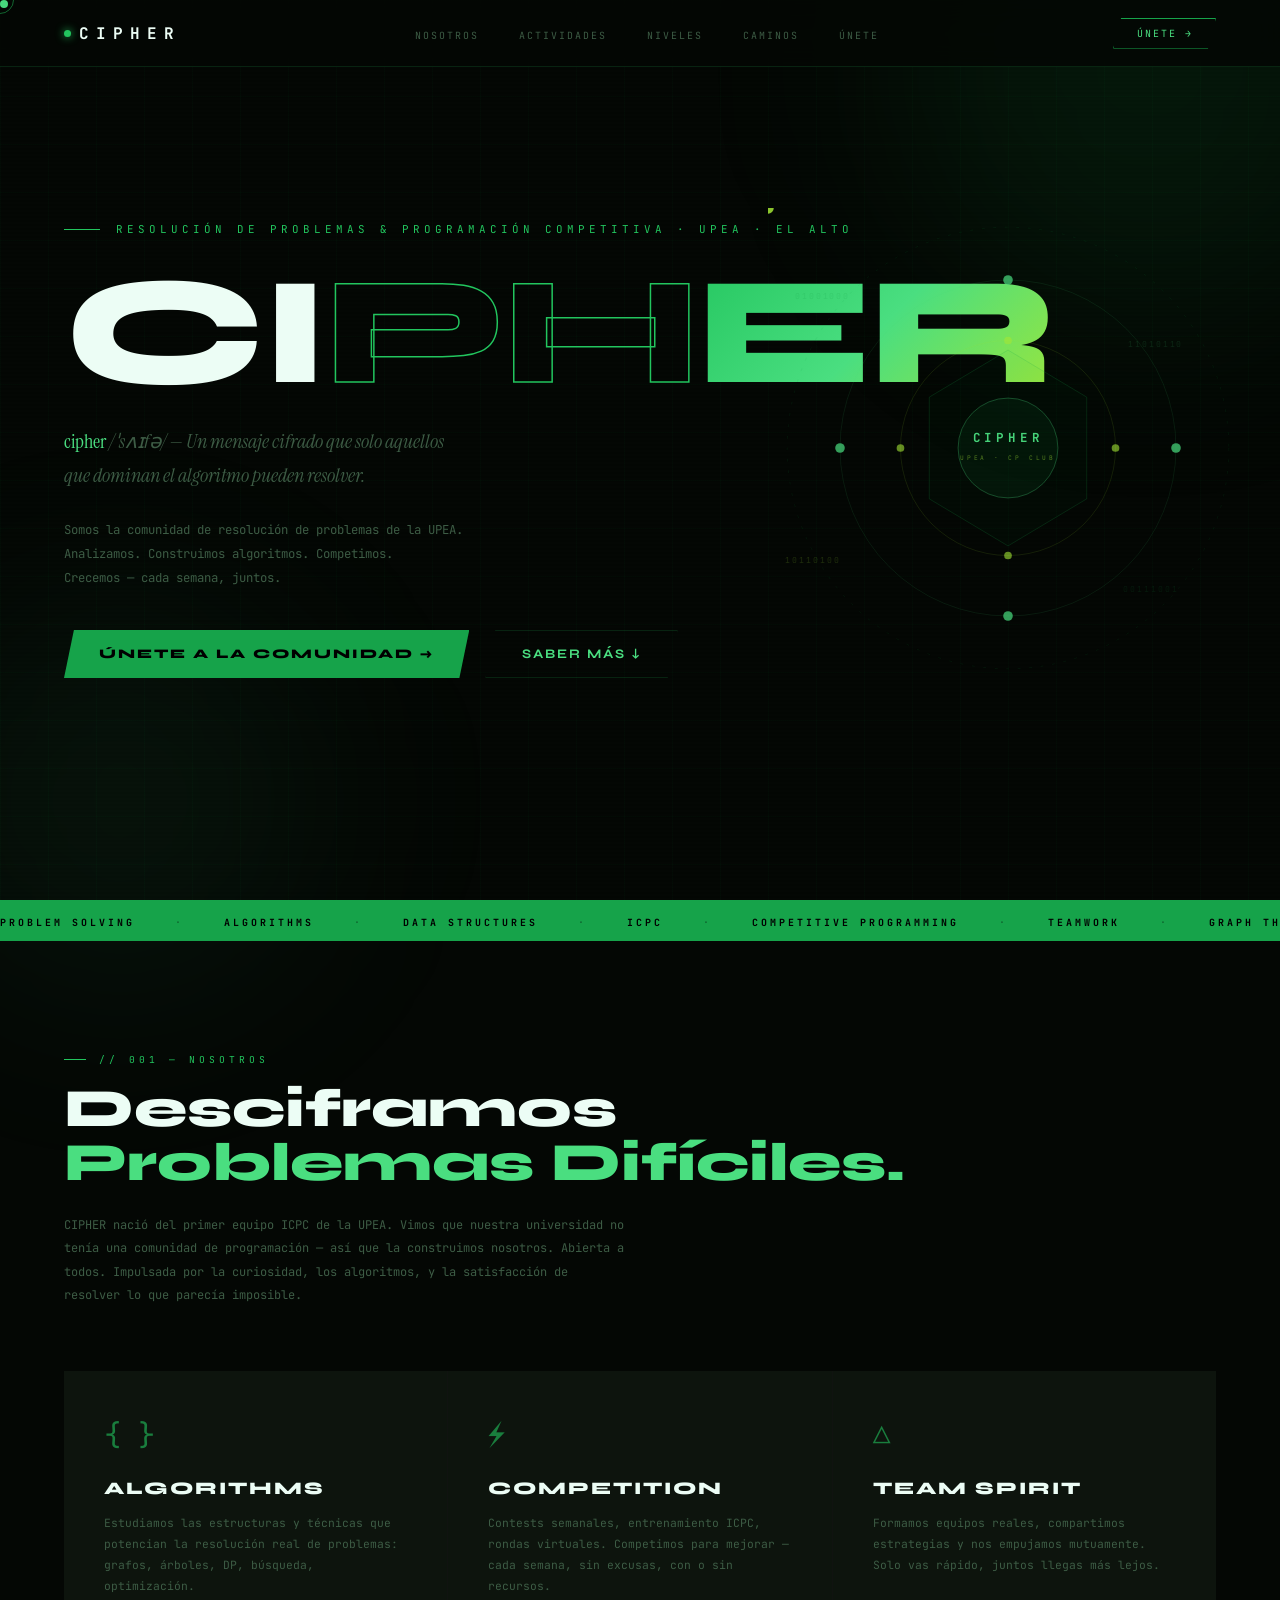
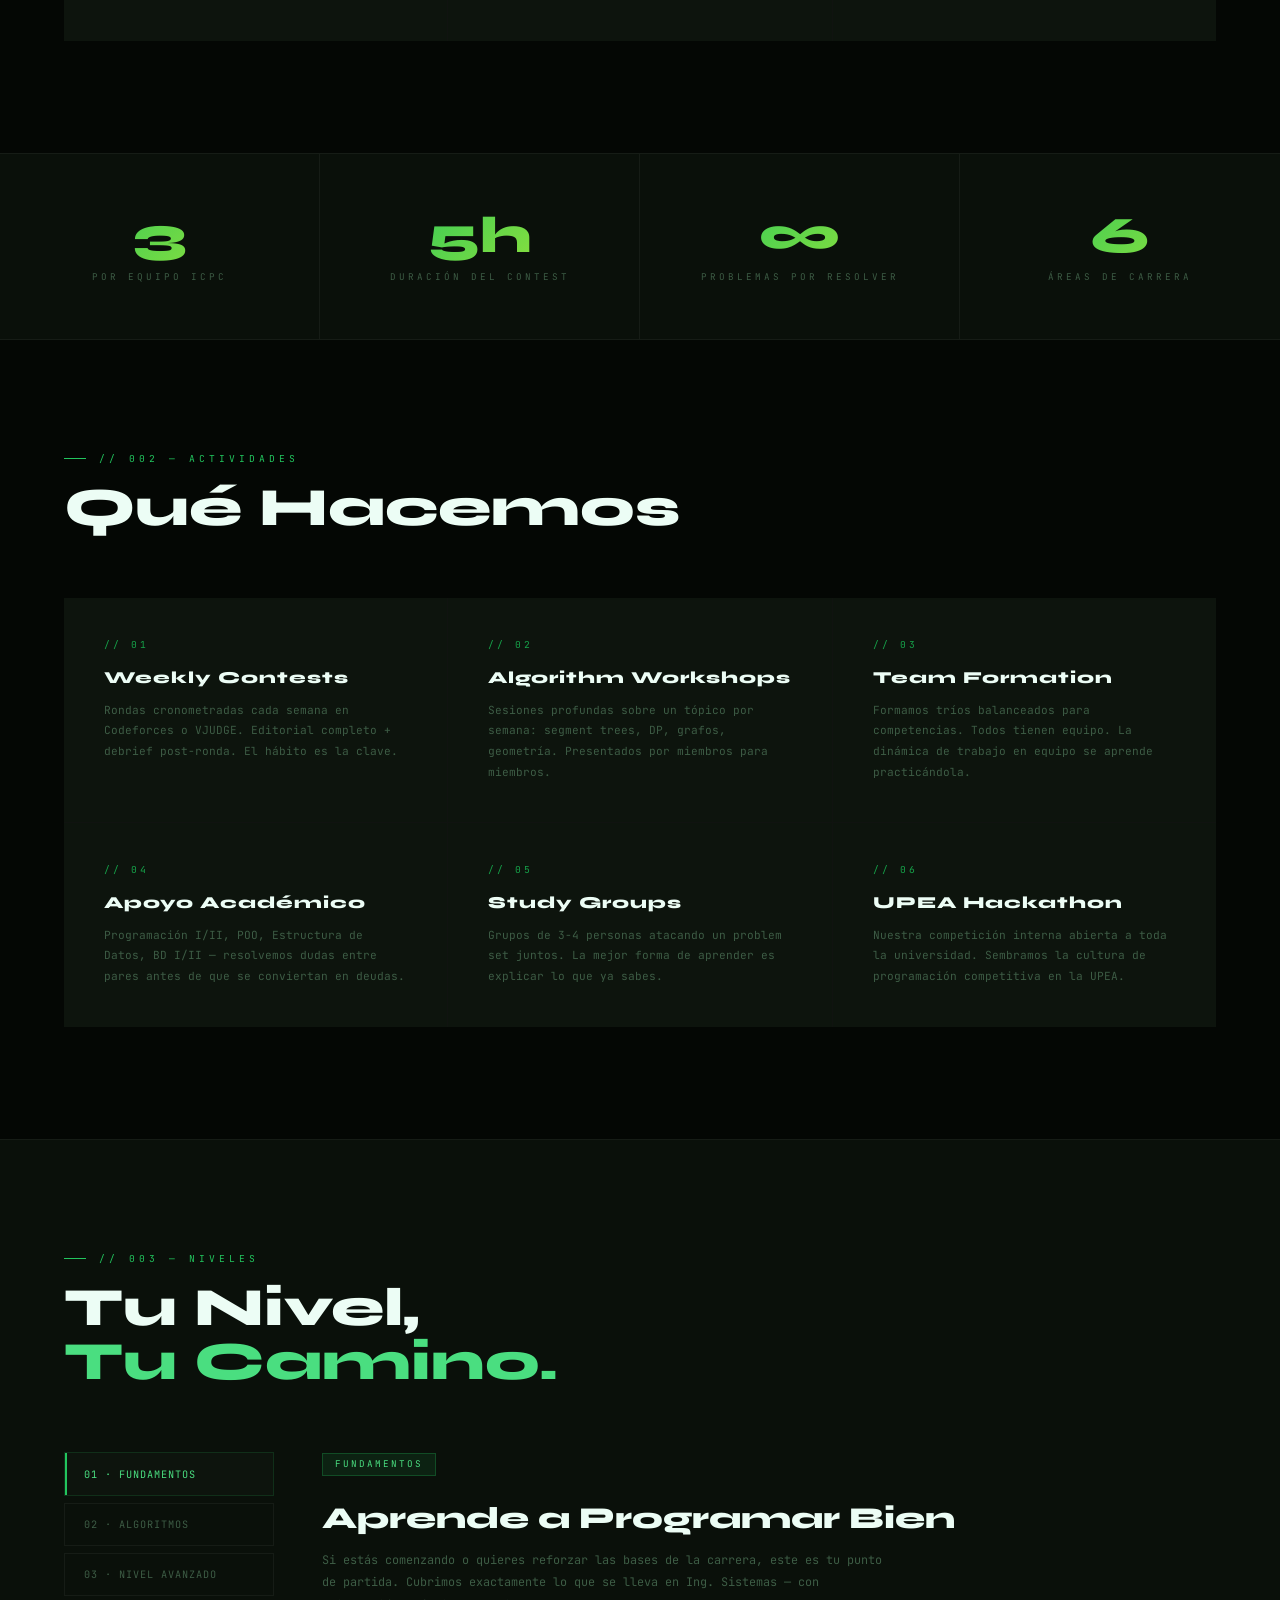
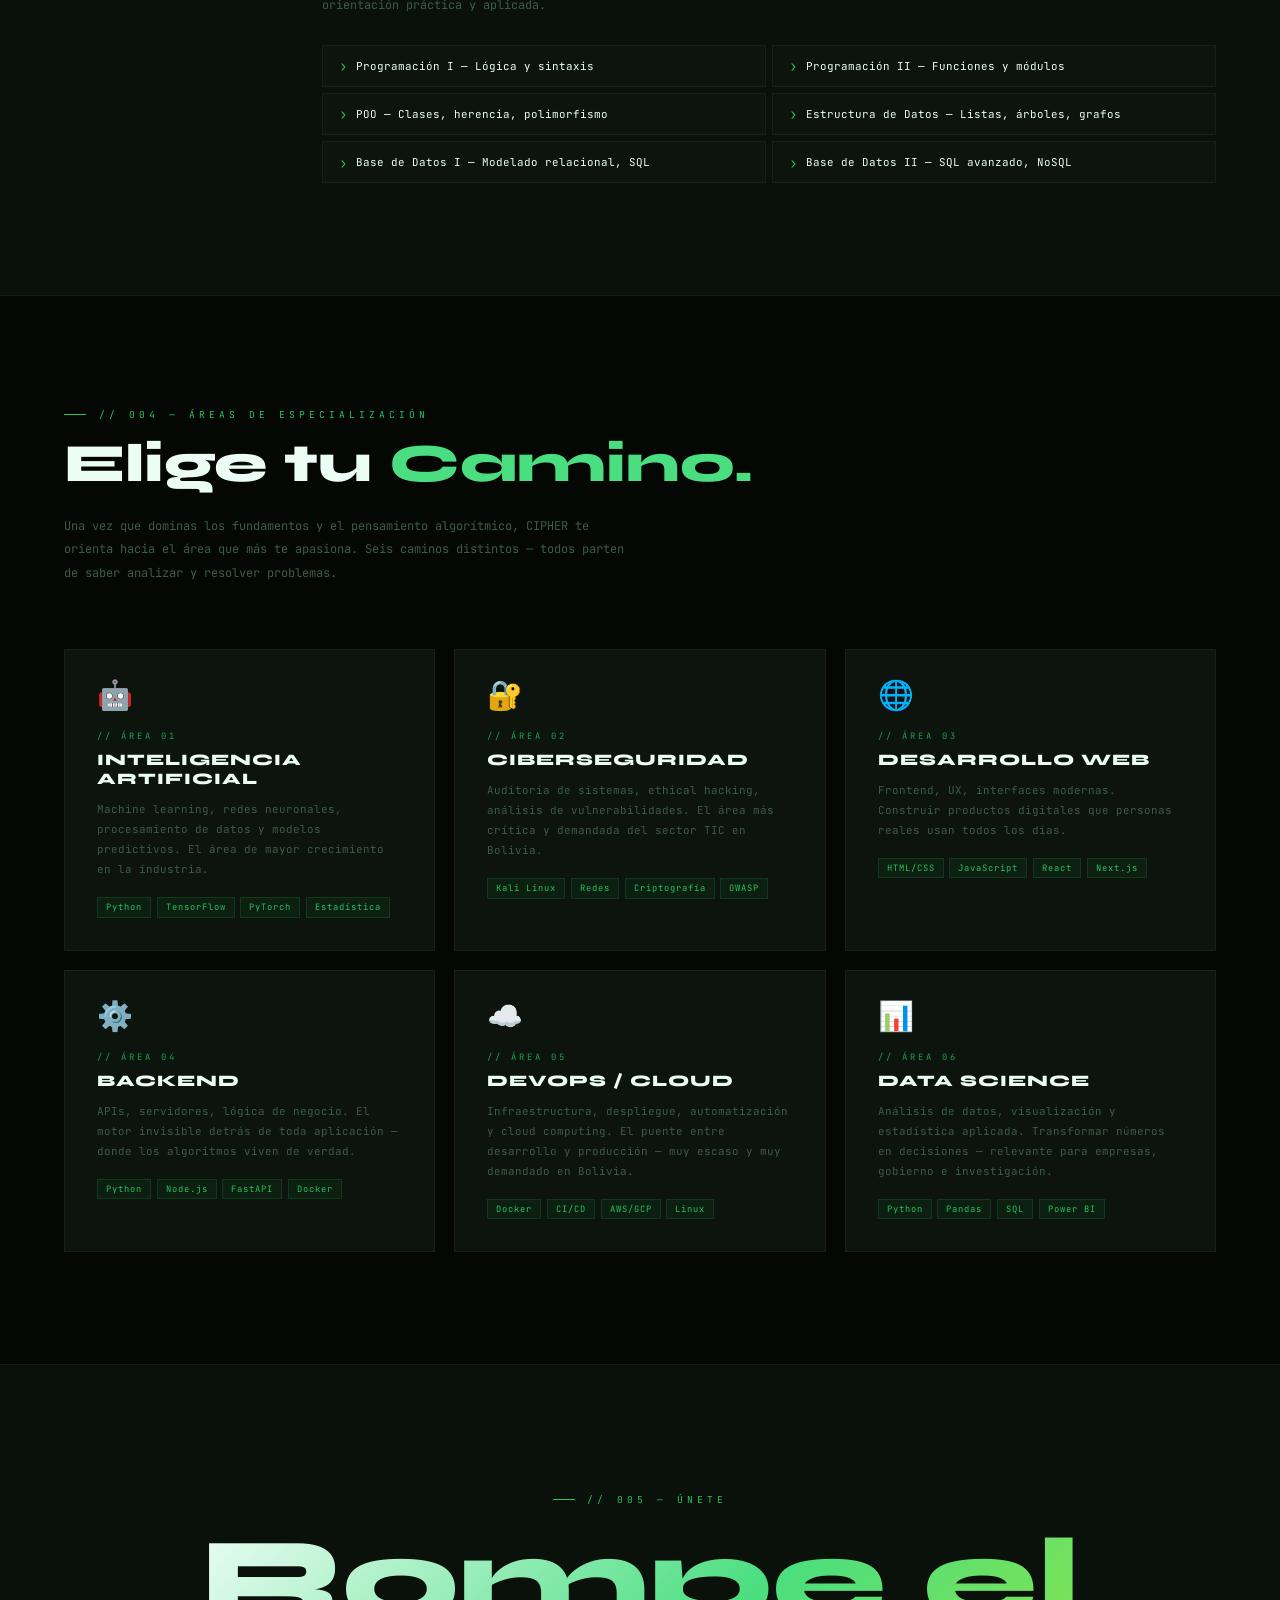
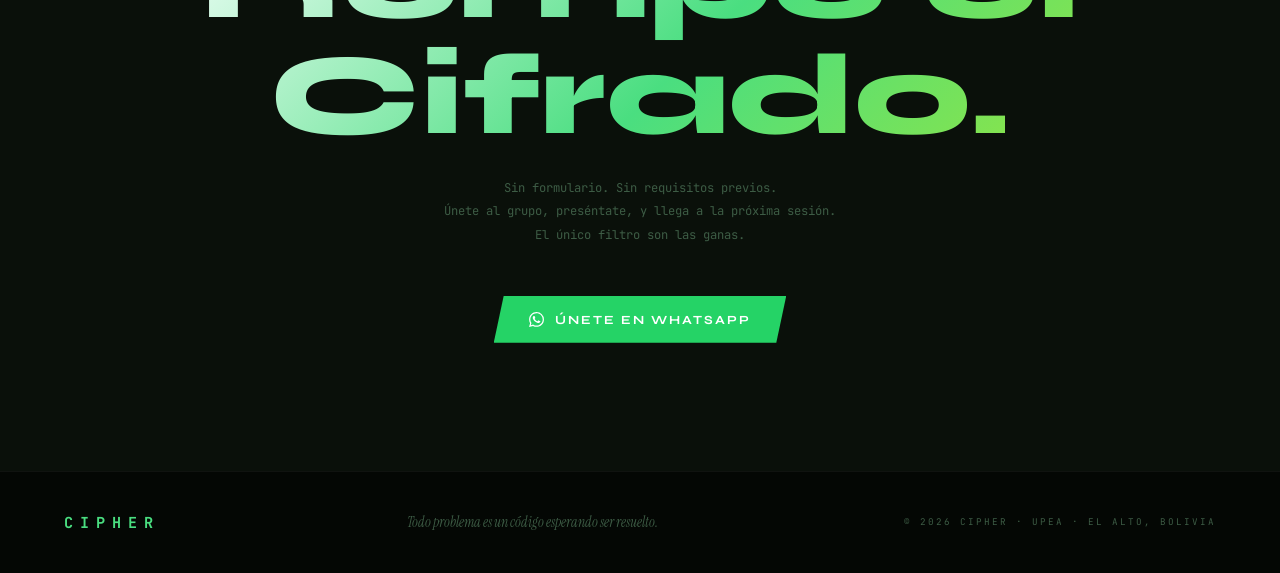
==== commit ef086552: "arreglos" ====
--- a/index.html
+++ b/index.html
@@ -31,8 +31,7 @@
 <section class="hero" id="home">
   <div class="hero-eyebrow">Resolución de Problemas & Programación Competitiva · UPEA · El Alto</div>
   <h1 class="hero-title">
-    <span class="solid">CI</span><span class="hollow">PH</span><br>
-    <span class="green">ER</span>
+    <span class="solid">CI</span><span class="hollow">PH</span><span class="green">ER</span>
   </h1>
   <p class="hero-meaning">
     <em>cipher</em> /ˈsʌɪfə/ — Un mensaje cifrado que solo aquellos<br>
@@ -325,7 +324,7 @@
       <svg width="15" height="15" viewBox="0 0 24 24" fill="currentColor"><path d="M12 0C5.373 0 0 5.373 0 12s5.373 12 12 12 12-5.373 12-12S18.627 0 12 0zm5.562 8.248l-2.032 9.566c-.148.658-.537.818-1.084.508l-3-2.21-1.447 1.394c-.16.16-.295.295-.605.295l.213-3.053 5.56-5.023c.242-.213-.054-.333-.373-.12l-6.871 4.326-2.962-.924c-.643-.204-.657-.643.136-.953l11.57-4.461c.537-.194 1.006.131.895.655z"/></svg>
       Únete en Telegram
     </a> -->
-    <a href="https://chat.whatsapp.com/BvZCgVYfR6aAK3OOGWiPiY" class="btn-wa" target="_blank">
+    <a href="https://chat.whatsapp.com/BvZCgVYfR6aAK3OOGWiPiY" target="_blank" class="btn-wa">
       <svg width="15" height="15" viewBox="0 0 24 24" fill="currentColor"><path d="M17.472 14.382c-.297-.149-1.758-.867-2.03-.967-.273-.099-.471-.148-.67.15-.197.297-.767.966-.94 1.164-.173.199-.347.223-.644.075-.297-.15-1.255-.463-2.39-1.475-.883-.788-1.48-1.761-1.653-2.059-.173-.297-.018-.458.13-.606.134-.133.298-.347.446-.52.149-.174.198-.298.298-.497.099-.198.05-.371-.025-.52-.075-.149-.669-1.612-.916-2.207-.242-.579-.487-.5-.669-.51-.173-.008-.371-.01-.57-.01-.198 0-.52.074-.792.372-.272.297-1.04 1.016-1.04 2.479 0 1.462 1.065 2.875 1.213 3.074.149.198 2.096 3.2 5.077 4.487.709.306 1.262.489 1.694.625.712.227 1.36.195 1.871.118.571-.085 1.758-.719 2.006-1.413.248-.694.248-1.289.173-1.413-.074-.124-.272-.198-.57-.347m-5.421 7.403h-.004a9.87 9.87 0 01-5.031-1.378l-.361-.214-3.741.982.998-3.648-.235-.374a9.86 9.86 0 01-1.51-5.26c.001-5.45 4.436-9.884 9.888-9.884 2.64 0 5.122 1.03 6.988 2.898a9.825 9.825 0 012.893 6.994c-.003 5.45-4.437 9.884-9.885 9.884m8.413-18.297A11.815 11.815 0 0012.05 0C5.495 0 .16 5.335.157 11.892c0 2.096.547 4.142 1.588 5.945L.057 24l6.305-1.654a11.882 11.882 0 005.683 1.448h.005c6.554 0 11.89-5.335 11.893-11.893a11.821 11.821 0 00-3.48-8.413z"/></svg>
       Únete en WhatsApp
     </a>
--- a/style.css
+++ b/style.css
@@ -40,7 +40,7 @@
 .hero{position:relative;min-height:100vh;display:flex;flex-direction:column;justify-content:center;padding:0 4rem;overflow:hidden;z-index:2;}
 .hero-eyebrow{font-family:'JetBrains Mono',monospace;font-size:.68rem;letter-spacing:4px;color:var(--g2);text-transform:uppercase;margin-bottom:1.8rem;opacity:0;animation:su .6s forwards .2s;display:flex;align-items:center;gap:1rem;}
 .hero-eyebrow::before{content:'';display:block;width:36px;height:1px;background:var(--g2);}
-.hero-title{font-size:clamp(5.5rem,17vw,17rem);font-weight:800;line-height:.85;letter-spacing:-4px;opacity:0;animation:su .8s forwards .35s;}
+.hero-title{font-size:clamp(4rem,12vw,13rem);font-weight:800;line-height:.88;letter-spacing:-3px;opacity:0;animation:su .8s forwards .35s;white-space:nowrap;}
 .hero-title .solid{color:var(--text);}
 .hero-title .hollow{-webkit-text-stroke:1.5px var(--g2);color:transparent;}
 .hero-title .green{background:linear-gradient(135deg,var(--g2) 0%,var(--g3) 50%,var(--lime) 100%);-webkit-background-clip:text;-webkit-text-fill-color:transparent;}
@@ -65,7 +65,7 @@
 section{position:relative;z-index:2;padding:7rem 4rem;}
 .label{font-family:'JetBrains Mono',monospace;font-size:.6rem;letter-spacing:4px;color:var(--g2);text-transform:uppercase;margin-bottom:1rem;display:flex;align-items:center;gap:.8rem;}
 .label::before{content:'';display:block;width:22px;height:1px;background:var(--g2);}
-.big-title{font-size:clamp(2.2rem,5vw,4.5rem);font-weight:800;line-height:1;margin-bottom:1.5rem;}
+.big-title{font-size:clamp(2rem,4.2vw,3.8rem);font-weight:800;line-height:1;margin-bottom:1.5rem;}
 .big-title .accent{color:var(--g3);}
 .section-desc{font-family:'JetBrains Mono',monospace;font-size:.75rem;color:var(--muted);max-width:560px;line-height:1.95;}
 
@@ -158,10 +158,16 @@
 @media(max-width:900px){
   nav{padding:1rem 1.5rem;}.nav-links{display:none;}
   .hero{padding:6rem 1.5rem 3rem;}.hero-visual{display:none;}
+  .hero-title{font-size:clamp(3.5rem,18vw,8rem);white-space:normal;}
   section{padding:4.5rem 1.5rem;}
   .pillars,.act-grid,.paths-grid{grid-template-columns:1fr;}
   .stat-row{grid-template-columns:repeat(2,1fr);}
   .tracks-layout{grid-template-columns:1fr;}
   .topic-grid{grid-template-columns:1fr;}
+  .join-section{padding:5rem 1.5rem;}
+  .join-section .big-title{font-size:clamp(2.5rem,12vw,5rem);word-break:break-word;}
+  .join-sub{font-size:.7rem;padding:0 .5rem;}
+  .join-btns{flex-direction:column;align-items:center;}
+  .btn-tg,.btn-wa{width:100%;max-width:300px;justify-content:center;}
   footer{flex-direction:column;gap:1rem;text-align:center;padding:2rem 1.5rem;}.foot-tagline{display:none;}
 }
